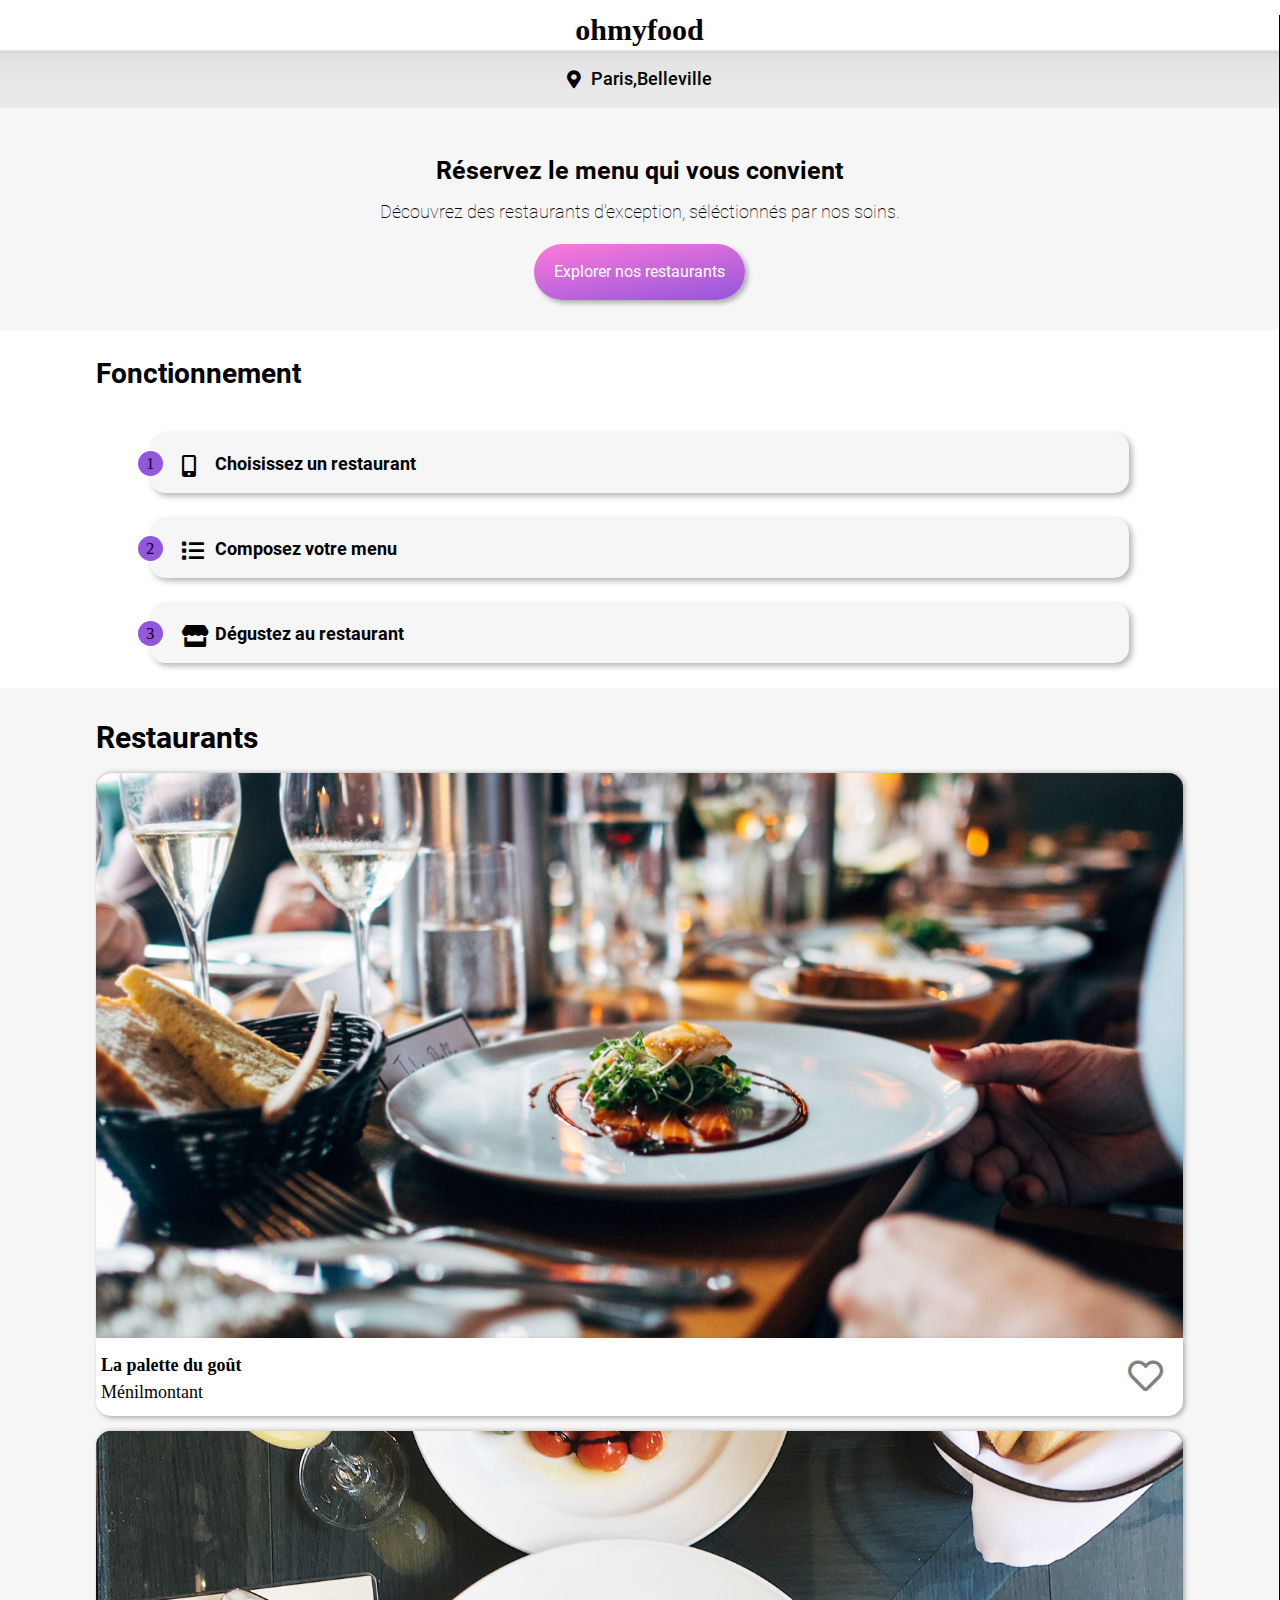
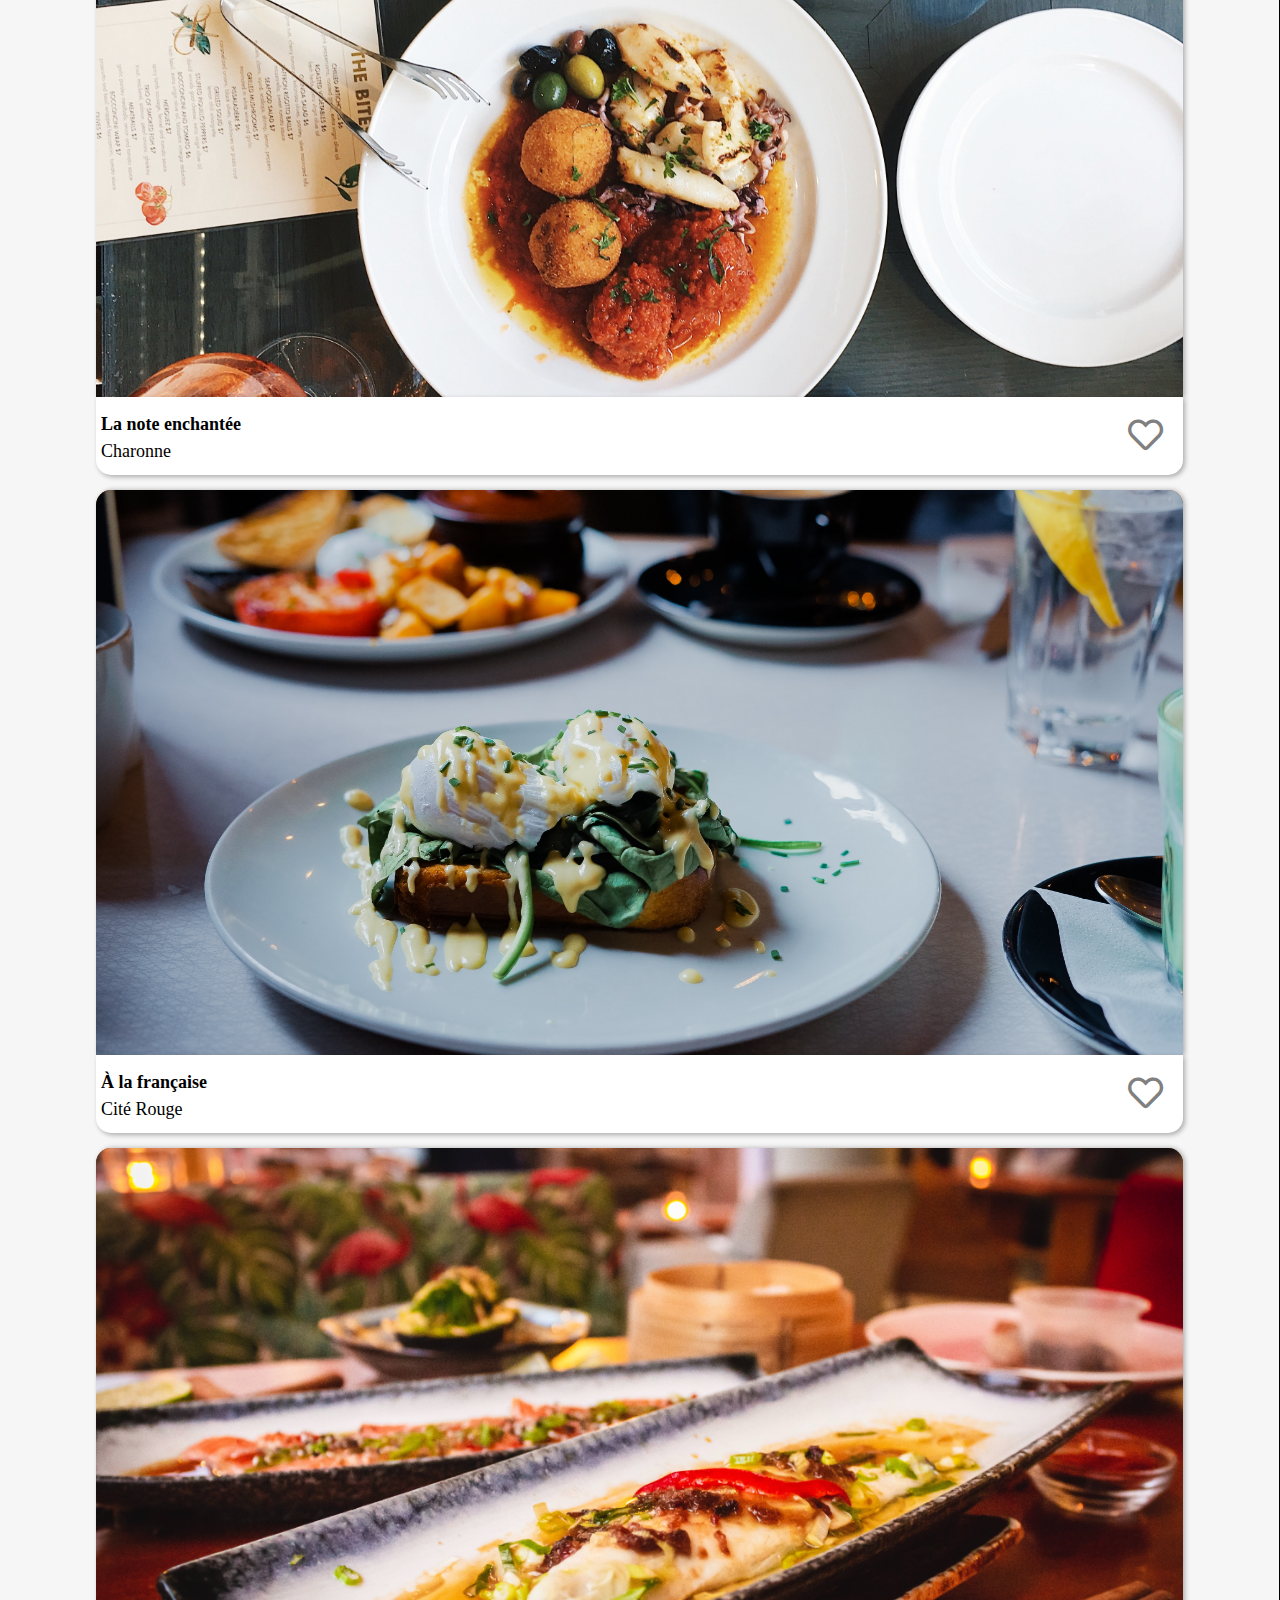
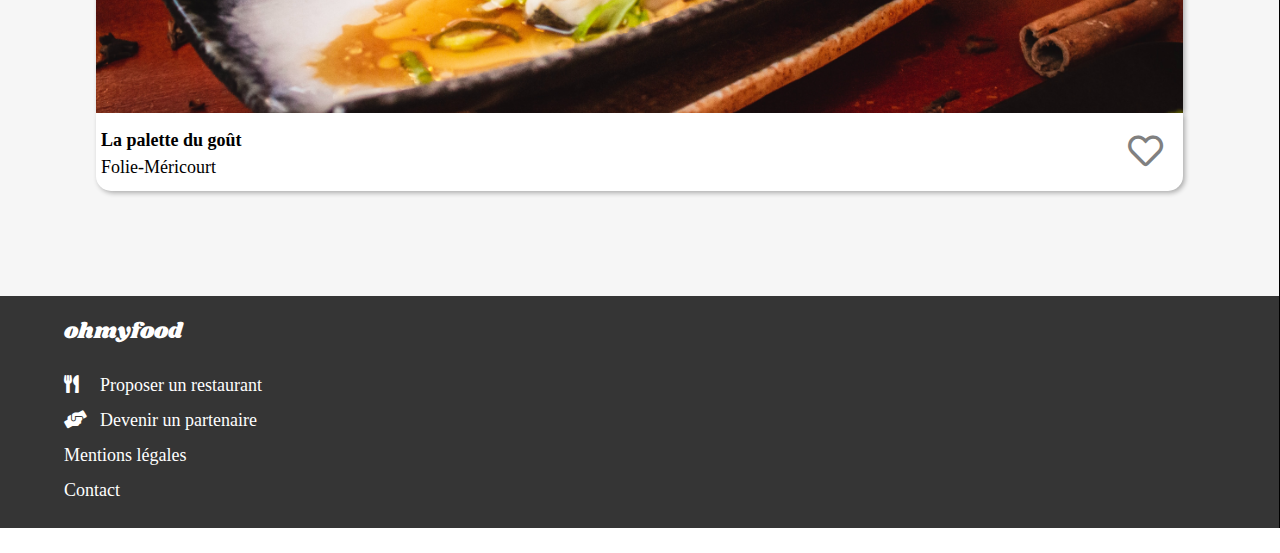
==== index.html @ 45bcb265 "--- Auto-Git Commit ---" ====
<!DOCTYPE html>
<html lang="en">

<head>
    <meta charset="UTF-8">
    <meta http-equiv="X-UA-Compatible" content="IE=edge">
    <meta name="viewport" content="width=device-width, initial-scale=1.0">
    <title>ohmyfood</title>
    <link rel="stylesheet" href="./fa/css/all.css">
    <link rel="stylesheet" href="./reset.css">
    <link rel="stylesheet" href="./style.css">
</head>

<body>
    
    <header>
        <h1>ohmyfood</h1>
    </header>
    <main>
        <div class="rechercher">
            <div class="map">
                <i class='fas fa-map-marker-alt'></i>
                <p> Paris,Belleville</p>

            </div>
            <h2>Réservez le menu qui vous convient</h2>
            <p class='desc'>Découvrez des restaurants d'exception, séléctionnés par nos soins. </p>
            <div class="button-explore"><a href="#">Explorer nos restaurants</a> </div>
        </div>
        <div class="fonctionnement">
            <h2>Fonctionnement</h2>
            
               <a href=""><div class='choix-rest'>

                    <p> Choisissez un restaurant</p>
                    <span>1</span>
                    <i class='fas fa-mobile-alt'></i>
                </div></a>
            
            
            <a href=""><div class="compose-menu">
                <p> Composez votre menu</p>
                    <span>2</span>
                    <i class='fas fa-list'></i>

            </div></a>
            
           <a href=""> <div class="diguiste">
                <p> Dégustez au restaurant</p>
                    <span>3</span>
                    <i class='fas fa-store'></i>
            </div></a>
        </div> 
        <div class="restaurant">
            <h2>Restaurants</h2>
             <fieldset class='menilmontant'><a href="">
                <div class="image">
                <img src="./images/restaurants/jay-wennington-N_Y88TWmGwA-unsplash.jpg" alt="">
                </div></a>
                <a href=""><figcaption>
                    <h3>la palette du goût</h3>
                    <span><i class="far fa-heart vide" ></i></span>
                   <span><i class="fas fa-heart solid" ></i></span>
                    <p>Ménilmontant</p>
                </figcaption></a>
            </fieldset>
            <fieldset class='charonne'><a href="">
                <div class="image">
                <img src="./images/restaurants/stil-u2Lp8tXIcjw-unsplash.jpg" alt="">
                </div></a>
                <a href=""><figcaption>
                    <h3>la note enchantée</h3>
                    <span><i class="far fa-heart vide" ></i></span>
                   <span><i class="fas fa-heart solid" ></i></span>
                    <p>charonne</p>
                </figcaption></a>
            </fieldset>
            <fieldset class='cite-rouge'><a href="">
                <div class="image">
                <img src="./images/restaurants/toa-heftiba-DQKerTsQwi0-unsplash.jpg" alt="">
                </div></a>
                <a href=""><figcaption>
                    <h3>à la française</h3>
                    <span><i class="far fa-heart vide" ></i></span>
                   <span><i class="fas fa-heart solid" ></i></span>
                    <p>cité rouge</p>
                </figcaption></a>
            </fieldset>
            <fieldset class='folie-mericourt'><a href="">
                <div class="image">
                <img src="./images/restaurants/louis-hansel-shotsoflouis-qNBGVyOCY8Q-unsplash.jpg" alt="">
                </div></a>
                <a href=""><figcaption>
                    <h3>la palette du goût</h3>
                    <span><i class="far fa-heart vide" ></i></span>
                   <span><i class="fas fa-heart solid" ></i></span>
                    <p>folie-méricourt</p>
                </figcaption></a>
            </fieldset>

        </div>
   
    </main>
    <footer>
        <h2>ohmyfood</h2>
        <ul>
            <a href="#"><li> <i class='fas fa-utensils'></i>Proposer un restaurant</li></a>
            <a href=""><li> <i class='fas fa-hands-helping'></i>Devenir un partenaire</li></a>
            <a href=""><li>Mentions légales</li></a>
            <a href=""><li>Contact</li></a>
        </ul>

    </footer>

</body>

</html>
---- style.css ----
@font-face {
  font-family: "shirikhand";
  src: url(./font/Shrikhand-Regular.ttf);
}

@font-face {
  font-family: "Roboto-black";
  src: url(./font/Roboto-Black.ttf);
}

@font-face {
  font-family: "Roboto-blackitalic";
  src: url(./font/Roboto-BlackItalic.ttf);
}

@font-face {
  font-family: "Roboto-bold";
  src: url(./font/Roboto-Bold.ttf);
}

@font-face {
  font-family: "Roboto-bolditalic";
  src: url(./font/Roboto-BoldItalic.ttf);
}

@font-face {
  font-family: "Roboto-italic";
  src: url(./font/Roboto-Italic.ttf);
}

@font-face {
  font-family: "Roboto-light";
  src: url(./font/Roboto-Light.ttf);
}

@font-face {
  font-family: "Roboto-lightitalic";
  src: url(./font/Roboto-LightItalic.ttf);
}

@font-face {
  font-family: "Roboto-medium";
  src: url(./font/Roboto-Medium.ttf);
}

@font-face {
  font-family: "Roboto-mediumitalic";
  src: url(./font/Roboto-MediumItalic.ttf);
}

@font-face {
  font-family: "Roboto-regular";
  src: url(./font/Roboto-Regular.ttf);
}

@font-face {
  font-family: "Roboto-thin";
  src: url(./font/Roboto-Thin.ttf);
}

@font-face {
  font-family: "Roboto-thinitalic";
  src: url(./font/Roboto-ThinItalic.ttf);
}

a {
  text-decoration: none;
  color: black;
}

body {
  border-right: 1px solid black;
}

header h1 {
  font-family: shrikhand;
  width: 100%;
  text-align: center;
  font-size: 30px;
  margin: 15px auto 5px;
}

.rechercher {
  width: 100%;
  background-color: #f6f6f6;
  text-align: center;
  margin: 0 auto;
}

.rechercher .map {
  display: -webkit-box;
  display: -ms-flexbox;
  display: flex;
  -webkit-box-pack: center;
      -ms-flex-pack: center;
          justify-content: center;
  padding-top: 20px;
  padding-bottom: 20px;
  font-size: 18px;
  font-family: "roboto-medium";
  background: -webkit-gradient(linear, left top, left bottom, from(#ECECEC), color-stop(2%), color-stop(#D0D0D0), color-stop(6%), to(#EAEAEA));
  background: linear-gradient(180deg, #ECECEC, 2%, #D0D0D0, 6%, #EAEAEA);
  margin-bottom: 45px;
}

.rechercher .map i {
  margin-right: 10px;
}

.rechercher h2 {
  font-family: 'roboto-bold';
  font-size: 25px;
  line-height: 35px;
  width: 70%;
  margin: 0 auto;
}

.rechercher p.desc {
  font-family: 'Roboto-thin';
  font-size: 18px;
  line-height: 28px;
  margin: 10px auto 18px;
  width: 90%;
}

.rechercher .button-explore a {
  text-decoration: none;
  color: black;
  display: inline-block;
  padding: 20px;
  font-family: 'roboto-regular';
  font-size: 16px;
  background: linear-gradient(170deg, #FF79DA, #9356DC);
  color: white;
  line-height: 16px;
  border-radius: 28px;
  margin-bottom: 30px;
  -webkit-box-shadow: 3px 3px 5px rgba(0, 0, 0, 0.3);
          box-shadow: 3px 3px 5px rgba(0, 0, 0, 0.3);
}

div.fonctionnement {
  width: 85%;
  margin: 0 auto;
}

div.fonctionnement h2 {
  font-family: 'Roboto-Bold';
  font-size: 28px;
  padding-bottom: 20px;
  padding-top: 30px;
  position: relative;
}

div.fonctionnement div.choix-rest, div.fonctionnement div.compose-menu, div.fonctionnement div.diguiste {
  width: 90%;
  height: 20px;
  background-color: red;
  background-color: #f6f6f6;
  -webkit-box-shadow: 3px 3px 6px rgba(0, 0, 0, 0.3);
          box-shadow: 3px 3px 6px rgba(0, 0, 0, 0.3);
  border-radius: 15px;
  display: -webkit-box;
  display: -ms-flexbox;
  display: flex;
  height: 60px;
  position: relative;
  margin: 25px auto;
}

div.fonctionnement div.choix-rest span, div.fonctionnement div.compose-menu span, div.fonctionnement div.diguiste span {
  display: block;
  width: 25px;
  height: 25px;
  background-color: #9356DC;
  text-align: center;
  line-height: 25px;
  border-radius: 12.5px;
  position: absolute;
  left: -12.5px;
  top: 17.5px;
}

div.fonctionnement div.choix-rest i, div.fonctionnement div.compose-menu i, div.fonctionnement div.diguiste i {
  display: block;
  position: absolute;
  left: 32px;
  top: 22px;
  font-size: 22px;
}

div.fonctionnement div.choix-rest p, div.fonctionnement div.compose-menu p, div.fonctionnement div.diguiste p {
  position: absolute;
  left: 65px;
  top: 22px;
  font-family: 'roboto-bold';
  font-size: 18px;
}

div.fonctionnement div.choix-rest a, div.fonctionnement div.compose-menu a, div.fonctionnement div.diguiste a {
  display: block;
}

div.restaurant {
  width: 100%;
  margin: 0 auto;
  background-color: #f6f6f6;
  padding-bottom: 90px;
}

div.restaurant h2 {
  width: 85%;
  margin: 20px auto;
  padding-top: 35px;
  font-family: 'Roboto-Bold';
  font-size: 30px;
}

div.restaurant fieldset {
  width: 85%;
  margin: 15px auto;
}

div.restaurant fieldset .image {
  width: 100%;
  position: relative;
  margin: 0 auto;
  background-color: saddlebrown;
  border-radius: 15px 15px 0 0;
  overflow: hidden;
  -webkit-box-shadow: 2px 0 5px rgba(0, 0, 0, 0.3);
          box-shadow: 2px 0 5px rgba(0, 0, 0, 0.3);
}

div.restaurant fieldset .image::before {
  content: '';
  display: block;
  padding-top: 52%;
}

div.restaurant fieldset .image img {
  width: 100%;
  height: 100%;
  position: absolute;
  left: 0;
  right: 0;
  top: 0;
  bottom: 0;
  -o-object-fit: cover;
     object-fit: cover;
}

div.restaurant fieldset figcaption {
  width: 100%;
  background-color: #fff;
  border-radius: 0 0 15px 15px;
  -webkit-box-shadow: 2px 2px 5px rgba(0, 0, 0, 0.3);
          box-shadow: 2px 2px 5px rgba(0, 0, 0, 0.3);
  position: relative;
}

div.restaurant fieldset figcaption span i.vide {
  position: absolute;
  top: 20px;
  right: 20px;
  font-size: 35px;
  color: grey;
}

div.restaurant fieldset figcaption span i.solid {
  position: absolute;
  top: 20px;
  right: 20px;
  font-size: 35px;
  background: -webkit-gradient(linear, left bottom, left top, from(#FF79DA), to(#9356DC));
  background: linear-gradient(bottom, #FF79DA, #9356DC);
  background-position-y: 80px;
  background-repeat: no-repeat;
  background-clip: text;
  -webkit-background-clip: text;
  color: transparent;
  -webkit-transition: .5s ease-in-out;
  transition: .5s ease-in-out;
}

div.restaurant fieldset figcaption span i.solid:hover {
  background-position-y: 0;
}

div.restaurant fieldset figcaption h3 {
  text-indent: 5px;
  font-family: 'riboto-bold';
  font-size: 18px;
  line-height: 35px;
  padding-top: 10px;
}

div.restaurant fieldset figcaption h3:first-letter {
  text-transform: capitalize;
}

div.restaurant fieldset figcaption p {
  font-family: 'riboto-regular';
  font-size: 18px;
  text-indent: 5px;
  padding-bottom: 15px;
  text-transform: capitalize;
}

footer {
  width: 100%;
  background-color: #353535;
  margin: 0 auto;
  color: #fff;
  margin-top: 0px;
  margin-bottom: 25px;
  padding-bottom: 20px;
}

footer a {
  color: #fff;
}

footer h2 {
  font-family: 'shirikhand';
  font-size: 22px;
  font-weight: 200;
  padding: 25px 0;
  margin: 0 auto;
  width: 90%;
}

footer ul {
  width: 90%;
  margin: 0 auto;
  font-family: 'riboto-medium';
  font-size: 18px;
}

footer ul li {
  line-height: 35px;
}

footer ul li i {
  display: inline-block;
  width: 20px;
  margin-right: 16px;
}
/*# sourceMappingURL=style.css.map */
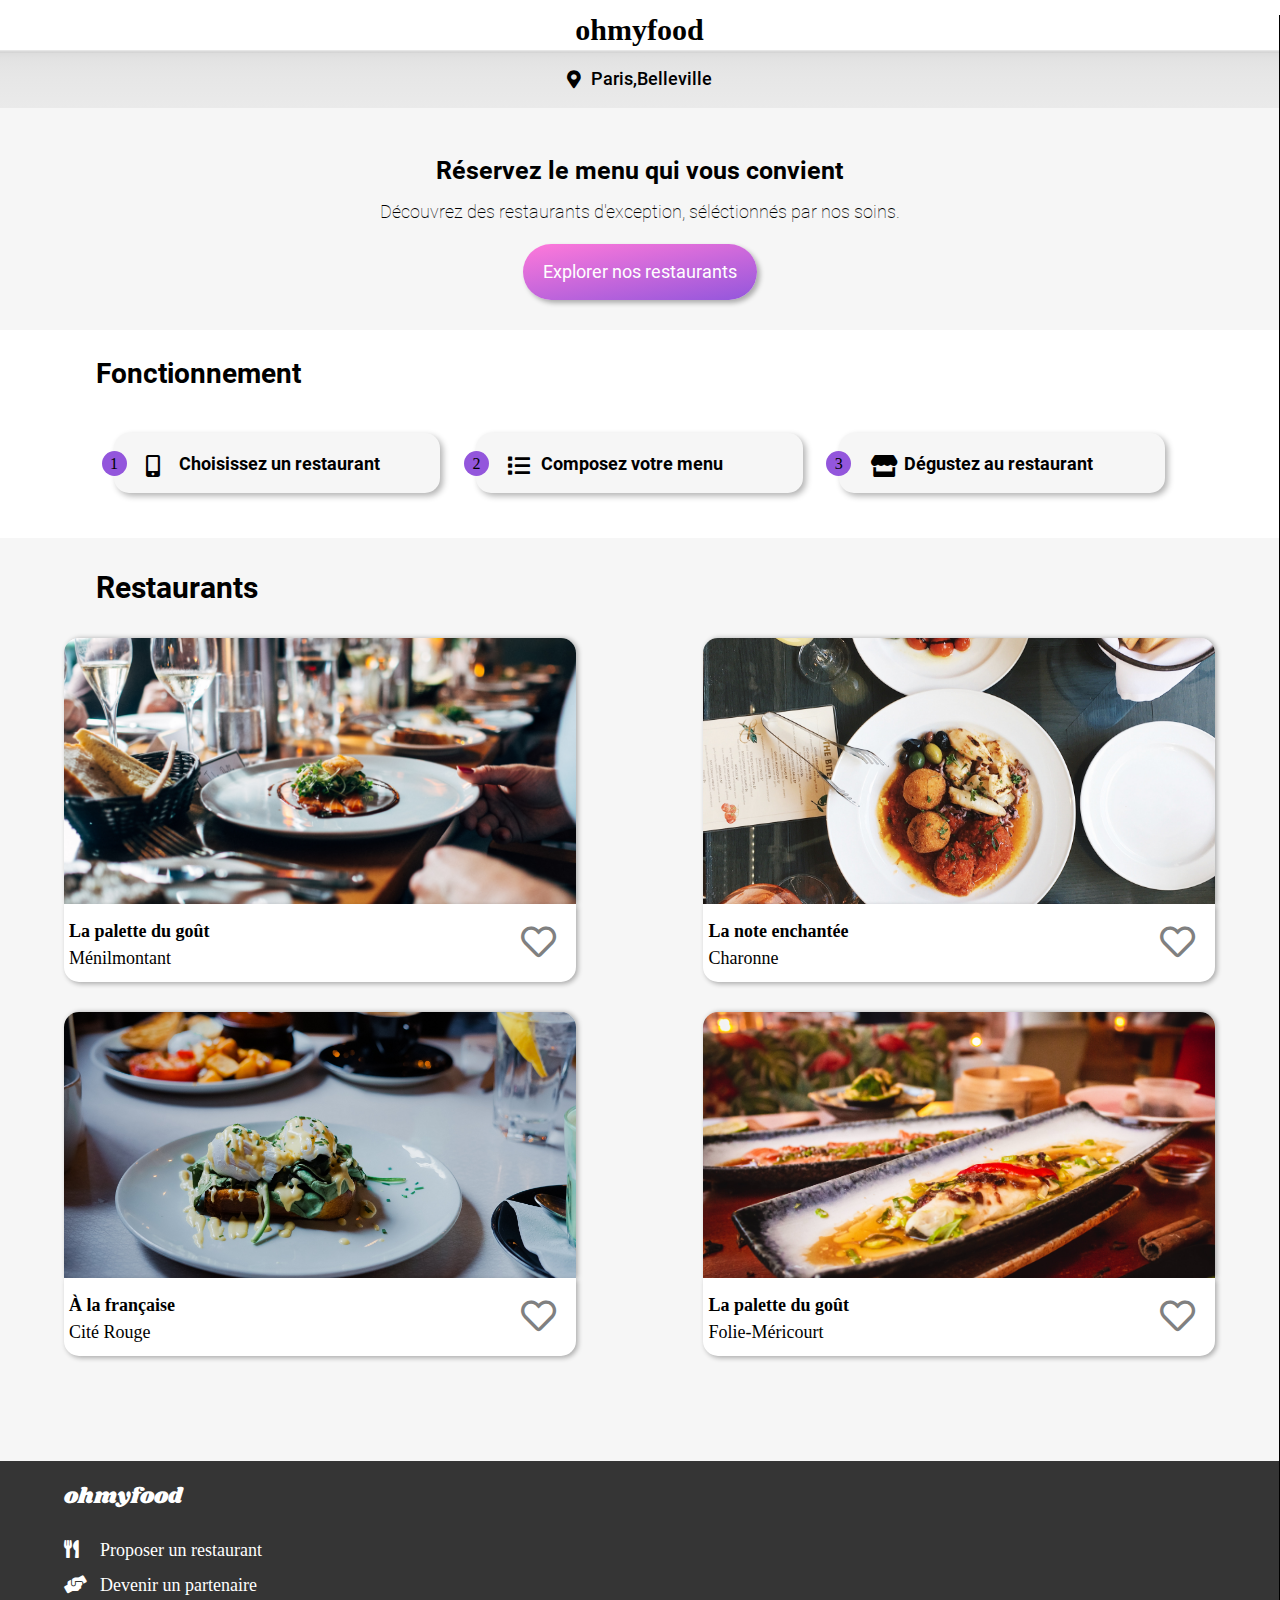
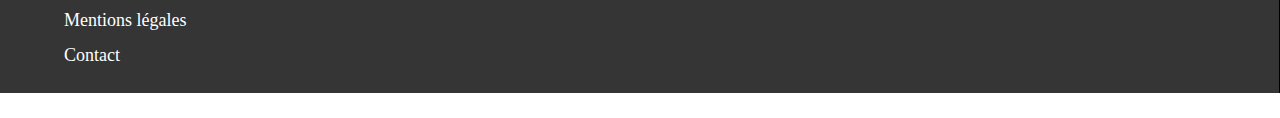
==== commit 7a4b0b8b: "update 17" ====
--- a/index.html
+++ b/index.html
@@ -12,6 +12,9 @@
 </head>
 
 <body>
+    <div class="container-spin">
+        <div class="circle"></div>
+    </div>
     
     <header>
         <h1>ohmyfood</h1>
@@ -29,8 +32,8 @@
         </div>
         <div class="fonctionnement">
             <h2>Fonctionnement</h2>
-            
-               <a href=""><div class='choix-rest'>
+            <div class="choisir">
+              <a href=""> <div class='choix-rest'>
 
                     <p> Choisissez un restaurant</p>
                     <span>1</span>
@@ -49,54 +52,56 @@
                 <p> Dégustez au restaurant</p>
                     <span>3</span>
                     <i class='fas fa-store'></i>
-            </div></a>
+            </div></a></div>
         </div> 
         <div class="restaurant">
             <h2>Restaurants</h2>
-             <fieldset class='menilmontant'><a href="">
+            <div class="images-rest">
+             <fieldset class='menilmontant'><a href="./menu-3.html" target="_blank">
                 <div class="image">
                 <img src="./images/restaurants/jay-wennington-N_Y88TWmGwA-unsplash.jpg" alt="">
                 </div></a>
-                <a href=""><figcaption>
+                <a href="./menu-3.html" target='_blank'><figcaption>
                     <h3>la palette du goût</h3>
-                    <span><i class="far fa-heart vide" ></i></span>
-                   <span><i class="fas fa-heart solid" ></i></span>
+                    <span class='heart'><i class="far fa-heart vide" ></i></span>
+                   <span class='heart'><i class="fas fa-heart solid" ></i></span>
                     <p>Ménilmontant</p>
                 </figcaption></a>
             </fieldset>
-            <fieldset class='charonne'><a href="">
+            <fieldset class='charonne'><a href="./menu-2.html" target="_blank">
                 <div class="image">
                 <img src="./images/restaurants/stil-u2Lp8tXIcjw-unsplash.jpg" alt="">
                 </div></a>
-                <a href=""><figcaption>
+                <a href="./menu-2.html" target="_blank"><figcaption>
                     <h3>la note enchantée</h3>
-                    <span><i class="far fa-heart vide" ></i></span>
-                   <span><i class="fas fa-heart solid" ></i></span>
+                    <span class="heart"><i class="far fa-heart vide" ></i></span>
+                   <span class='heart'><i class="fas fa-heart solid" ></i></span>
                     <p>charonne</p>
                 </figcaption></a>
             </fieldset>
-            <fieldset class='cite-rouge'><a href="">
+            <fieldset class='cite-rouge'><a href="./menu-1.html" target="_blank">
                 <div class="image">
                 <img src="./images/restaurants/toa-heftiba-DQKerTsQwi0-unsplash.jpg" alt="">
                 </div></a>
-                <a href=""><figcaption>
+                <a href="./menu-1.html" target='_blank'><figcaption>
                     <h3>à la française</h3>
-                    <span><i class="far fa-heart vide" ></i></span>
-                   <span><i class="fas fa-heart solid" ></i></span>
+                    <span class='heart'><i class="far fa-heart vide" ></i></span>
+                   <span class='heart'><i class="fas fa-heart solid" ></i></span>
                     <p>cité rouge</p>
                 </figcaption></a>
             </fieldset>
-            <fieldset class='folie-mericourt'><a href="">
+            <fieldset class='folie-mericourt'><a href="./menu-4.html" target="_blank">
                 <div class="image">
                 <img src="./images/restaurants/louis-hansel-shotsoflouis-qNBGVyOCY8Q-unsplash.jpg" alt="">
                 </div></a>
-                <a href=""><figcaption>
+                <a href="./menu-4.html" target='_blank'><figcaption>
                     <h3>la palette du goût</h3>
-                    <span><i class="far fa-heart vide" ></i></span>
-                   <span><i class="fas fa-heart solid" ></i></span>
+                    <span class='heart'><i class="far fa-heart vide" ></i></span>
+                   <span class='heart'><i class="fas fa-heart solid" ></i></span>
                     <p>folie-méricourt</p>
                 </figcaption></a>
             </fieldset>
+        </div>
 
         </div>
    
--- a/style.css
+++ b/style.css
@@ -125,11 +125,10 @@
 
 .rechercher .button-explore a {
   text-decoration: none;
-  color: black;
   display: inline-block;
   padding: 20px;
   font-family: 'roboto-regular';
-  font-size: 16px;
+  font-size: 18px;
   background: linear-gradient(170deg, #FF79DA, #9356DC);
   color: white;
   line-height: 16px;
@@ -139,6 +138,12 @@
           box-shadow: 3px 3px 5px rgba(0, 0, 0, 0.3);
 }
 
+.rechercher .button-explore a:hover {
+  background: linear-gradient(170deg, #fface8, #ae80e5);
+  -webkit-box-shadow: 3px 3px 5px rgba(0, 0, 0, 0.8);
+          box-shadow: 3px 3px 5px rgba(0, 0, 0, 0.8);
+}
+
 div.fonctionnement {
   width: 85%;
   margin: 0 auto;
@@ -152,8 +157,9 @@
   position: relative;
 }
 
-div.fonctionnement div.choix-rest, div.fonctionnement div.compose-menu, div.fonctionnement div.diguiste {
-  width: 90%;
+div.fonctionnement .choisir .choix-rest, div.fonctionnement .choisir div.compose-menu, div.fonctionnement .choisir div.diguiste {
+  width: 100%;
+  max-width: 600px;
   height: 20px;
   background-color: red;
   background-color: #f6f6f6;
@@ -168,7 +174,7 @@
   margin: 25px auto;
 }
 
-div.fonctionnement div.choix-rest span, div.fonctionnement div.compose-menu span, div.fonctionnement div.diguiste span {
+div.fonctionnement .choisir .choix-rest span, div.fonctionnement .choisir div.compose-menu span, div.fonctionnement .choisir div.diguiste span {
   display: block;
   width: 25px;
   height: 25px;
@@ -181,7 +187,7 @@
   top: 17.5px;
 }
 
-div.fonctionnement div.choix-rest i, div.fonctionnement div.compose-menu i, div.fonctionnement div.diguiste i {
+div.fonctionnement .choisir .choix-rest i, div.fonctionnement .choisir div.compose-menu i, div.fonctionnement .choisir div.diguiste i {
   display: block;
   position: absolute;
   left: 32px;
@@ -189,7 +195,7 @@
   font-size: 22px;
 }
 
-div.fonctionnement div.choix-rest p, div.fonctionnement div.compose-menu p, div.fonctionnement div.diguiste p {
+div.fonctionnement .choisir .choix-rest p, div.fonctionnement .choisir div.compose-menu p, div.fonctionnement .choisir div.diguiste p {
   position: absolute;
   left: 65px;
   top: 22px;
@@ -197,8 +203,17 @@
   font-size: 18px;
 }
 
-div.fonctionnement div.choix-rest a, div.fonctionnement div.compose-menu a, div.fonctionnement div.diguiste a {
-  display: block;
+@media (min-width: 980px) and (min-width: 680px) {
+  .choisir {
+    display: -webkit-box;
+    display: -ms-flexbox;
+    display: flex;
+  }
+  .choisir a {
+    display: block;
+    width: 30%;
+    margin: 0 auto;
+  }
 }
 
 div.restaurant {
@@ -225,7 +240,6 @@
   width: 100%;
   position: relative;
   margin: 0 auto;
-  background-color: saddlebrown;
   border-radius: 15px 15px 0 0;
   overflow: hidden;
   -webkit-box-shadow: 2px 0 5px rgba(0, 0, 0, 0.3);
@@ -259,7 +273,7 @@
   position: relative;
 }
 
-div.restaurant fieldset figcaption span i.vide {
+div.restaurant fieldset figcaption span.heart i.vide {
   position: absolute;
   top: 20px;
   right: 20px;
@@ -267,13 +281,13 @@
   color: grey;
 }
 
-div.restaurant fieldset figcaption span i.solid {
+div.restaurant fieldset figcaption span.heart i.solid {
   position: absolute;
   top: 20px;
   right: 20px;
   font-size: 35px;
-  background: -webkit-gradient(linear, left bottom, left top, from(#FF79DA), to(#9356DC));
-  background: linear-gradient(bottom, #FF79DA, #9356DC);
+  background: -webkit-gradient(linear, left top, left bottom, from(#FF79DA), to(#9356DC));
+  background: linear-gradient(to bottom, #FF79DA, #9356DC);
   background-position-y: 80px;
   background-repeat: no-repeat;
   background-clip: text;
@@ -283,7 +297,7 @@
   transition: .5s ease-in-out;
 }
 
-div.restaurant fieldset figcaption span i.solid:hover {
+div.restaurant fieldset figcaption span.heart i.solid:hover {
   background-position-y: 0;
 }
 
@@ -305,6 +319,19 @@
   text-indent: 5px;
   padding-bottom: 15px;
   text-transform: capitalize;
+}
+
+@media (min-width: 980px) {
+  div.images-rest {
+    display: -webkit-box;
+    display: -ms-flexbox;
+    display: flex;
+    -ms-flex-wrap: wrap;
+        flex-wrap: wrap;
+  }
+  div.images-rest fieldset {
+    width: 40%;
+  }
 }
 
 footer {
@@ -346,4 +373,79 @@
   width: 20px;
   margin-right: 16px;
 }
+
+.container-spin {
+  position: fixed;
+  top: 0;
+  left: 0;
+  background-color: #eaeaea;
+  width: 100%;
+  height: 100%;
+  -webkit-transform: scale(1);
+          transform: scale(1);
+  -webkit-animation: hide 3s;
+          animation: hide 3s;
+  z-index: 999;
+  -webkit-transform: scale(0);
+          transform: scale(0);
+  -webkit-animation: hide 2s;
+          animation: hide 2s;
+}
+
+.container-spin .circle {
+  position: absolute;
+  left: 45%;
+  top: 35%;
+  border: 6px solid rgba(243, 103, 0, 0.2);
+  width: 80px;
+  height: 80px;
+  border-radius: 50%;
+  border-top-color: #f36700;
+  -webkit-animation: rotate 2s infinite ease-in-out alternate;
+          animation: rotate 2s infinite ease-in-out alternate;
+}
+
+@-webkit-keyframes rotate {
+  0% {
+    -webkit-transform: rotate(0);
+            transform: rotate(0);
+  }
+  100% {
+    -webkit-transform: rotate(360deg);
+            transform: rotate(360deg);
+  }
+}
+
+@keyframes rotate {
+  0% {
+    -webkit-transform: rotate(0);
+            transform: rotate(0);
+  }
+  100% {
+    -webkit-transform: rotate(360deg);
+            transform: rotate(360deg);
+  }
+}
+
+@-webkit-keyframes hide {
+  0% {
+    -webkit-transform: scale(1);
+            transform: scale(1);
+  }
+  100% {
+    -webkit-transform: scale(1);
+            transform: scale(1);
+  }
+}
+
+@keyframes hide {
+  0% {
+    -webkit-transform: scale(1);
+            transform: scale(1);
+  }
+  100% {
+    -webkit-transform: scale(1);
+            transform: scale(1);
+  }
+}
 /*# sourceMappingURL=style.css.map */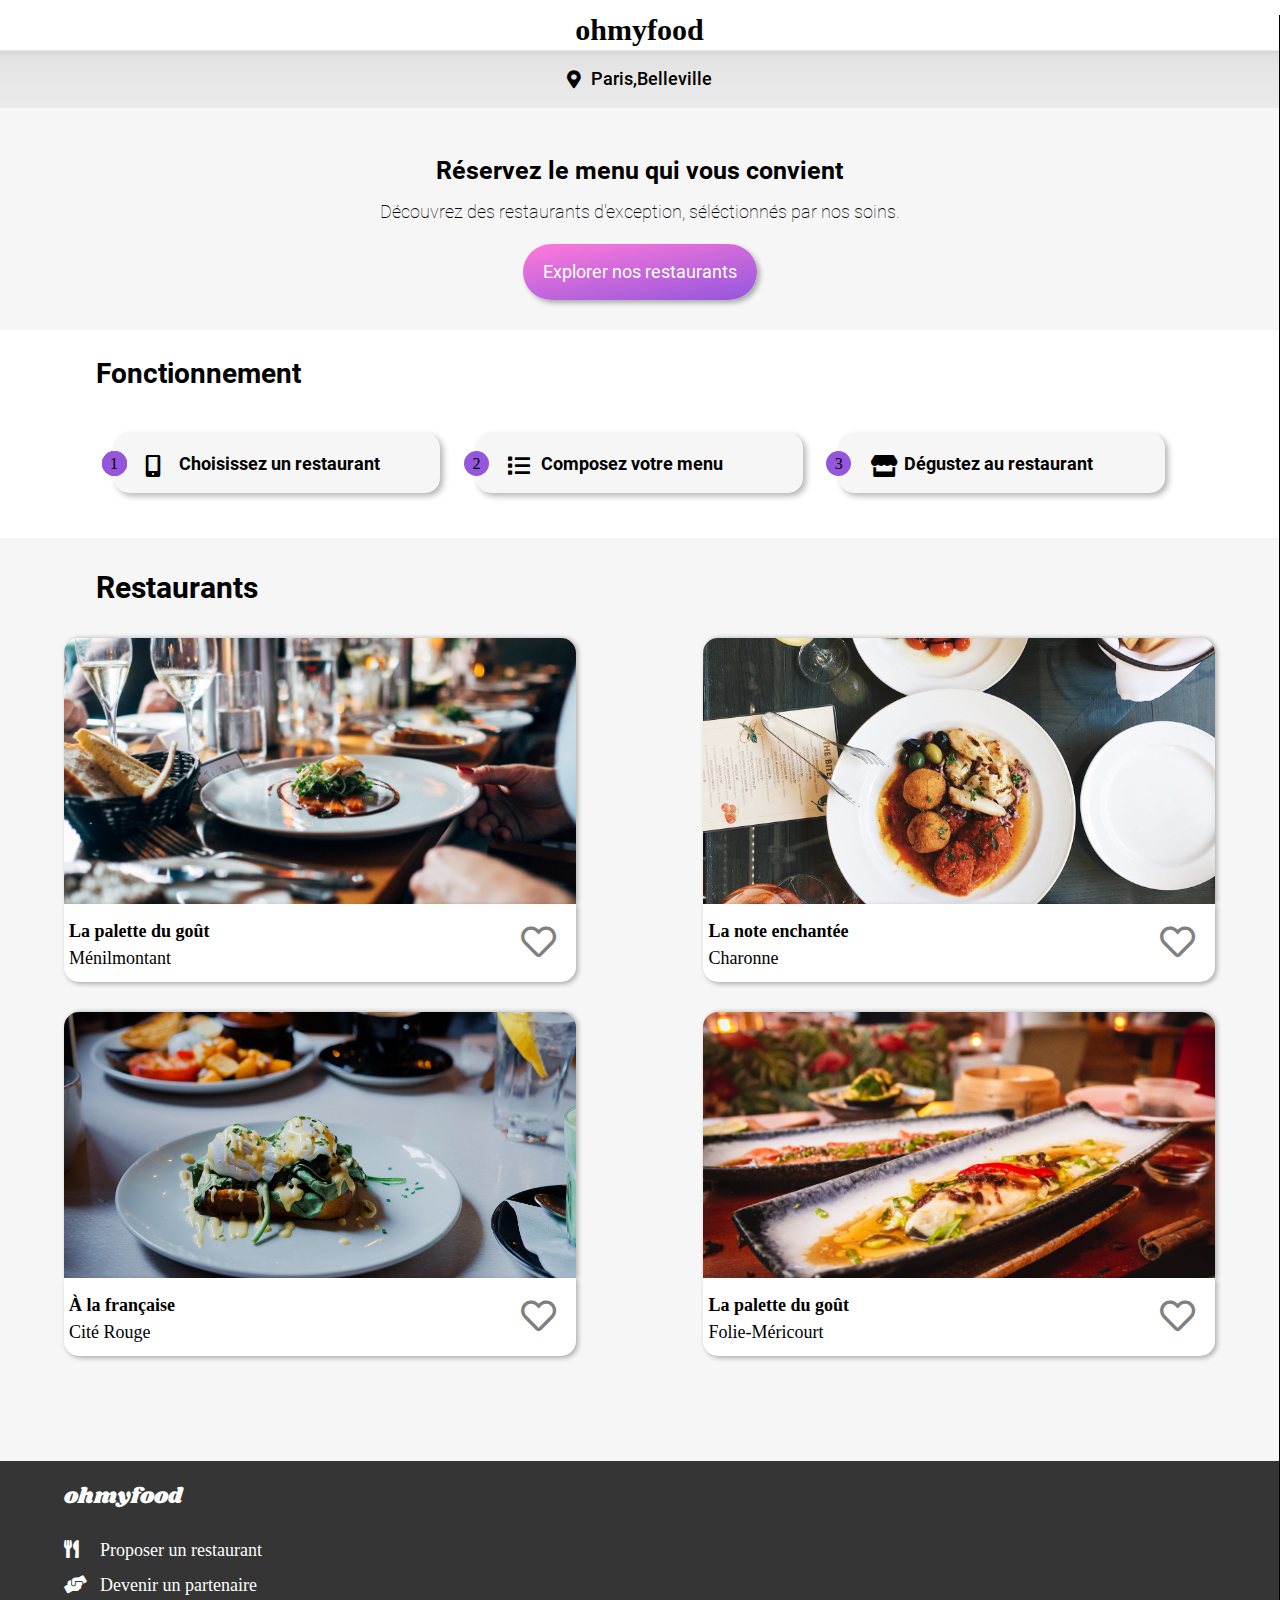
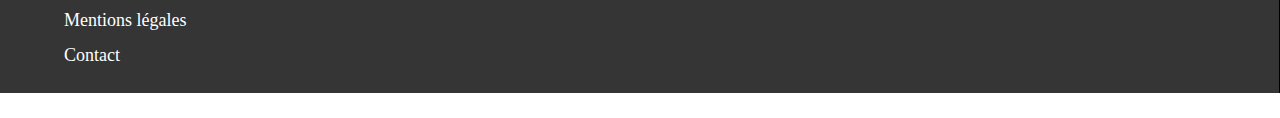
==== commit e0cb9734: "--- Auto-Git Commit ---" ====
--- a/index.html
+++ b/index.html
@@ -1,5 +1,5 @@
 <!DOCTYPE html>
-<html lang="en">
+<html lang="fr">
 
 <head>
     <meta charset="UTF-8">
@@ -24,7 +24,6 @@
             <div class="map">
                 <i class='fas fa-map-marker-alt'></i>
                 <p> Paris,Belleville</p>
-
             </div>
             <h2>Réservez le menu qui vous convient</h2>
             <p class='desc'>Découvrez des restaurants d'exception, séléctionnés par nos soins. </p>
@@ -33,75 +32,102 @@
         <div class="fonctionnement">
             <h2>Fonctionnement</h2>
             <div class="choisir">
-              <a href=""> <div class='choix-rest'>
-
-                    <p> Choisissez un restaurant</p>
+                <a href="#"> 
+                    <div class='choix-rest'>
+                        <p> Choisissez un restaurant</p>
+                        <span>1</span>  
                     <span>1</span>
+                        <span>1</span>  
+                        <i class='fas fa-mobile-alt'></i>  
                     <i class='fas fa-mobile-alt'></i>
-                </div></a>
+                        <i class='fas fa-mobile-alt'></i>  
+                    </div>  
+                </a>
             
+                <a href="#">
+                    <div class="compose-menu">
+                        <p> Composez votre menu</p>
+                        <span>2</span>
+                        <i class='fas fa-list'></i>
+                    </div>
+                </a>
             
-            <a href=""><div class="compose-menu">
-                <p> Composez votre menu</p>
-                    <span>2</span>
-                    <i class='fas fa-list'></i>
-
-            </div></a>
-            
-           <a href=""> <div class="diguiste">
-                <p> Dégustez au restaurant</p>
-                    <span>3</span>
-                    <i class='fas fa-store'></i>
-            </div></a></div>
+                <a href="#"> 
+                    <div class="diguiste">
+                        <p> Dégustez au restaurant</p>
+                        <span>3</span>
+                        <i class='fas fa-store'></i>
+                    </div>
+                </a>
+            </div>
         </div> 
         <div class="restaurant">
             <h2>Restaurants</h2>
             <div class="images-rest">
-             <fieldset class='menilmontant'><a href="./menu-3.html" target="_blank">
-                <div class="image">
-                <img src="./images/restaurants/jay-wennington-N_Y88TWmGwA-unsplash.jpg" alt="">
-                </div></a>
-                <a href="./menu-3.html" target='_blank'><figcaption>
-                    <h3>la palette du goût</h3>
-                    <span class='heart'><i class="far fa-heart vide" ></i></span>
-                   <span class='heart'><i class="fas fa-heart solid" ></i></span>
-                    <p>Ménilmontant</p>
-                </figcaption></a>
-            </fieldset>
-            <fieldset class='charonne'><a href="./menu-2.html" target="_blank">
-                <div class="image">
-                <img src="./images/restaurants/stil-u2Lp8tXIcjw-unsplash.jpg" alt="">
-                </div></a>
-                <a href="./menu-2.html" target="_blank"><figcaption>
-                    <h3>la note enchantée</h3>
-                    <span class="heart"><i class="far fa-heart vide" ></i></span>
-                   <span class='heart'><i class="fas fa-heart solid" ></i></span>
-                    <p>charonne</p>
-                </figcaption></a>
-            </fieldset>
-            <fieldset class='cite-rouge'><a href="./menu-1.html" target="_blank">
-                <div class="image">
-                <img src="./images/restaurants/toa-heftiba-DQKerTsQwi0-unsplash.jpg" alt="">
-                </div></a>
-                <a href="./menu-1.html" target='_blank'><figcaption>
-                    <h3>à la française</h3>
-                    <span class='heart'><i class="far fa-heart vide" ></i></span>
-                   <span class='heart'><i class="fas fa-heart solid" ></i></span>
-                    <p>cité rouge</p>
-                </figcaption></a>
-            </fieldset>
-            <fieldset class='folie-mericourt'><a href="./menu-4.html" target="_blank">
-                <div class="image">
-                <img src="./images/restaurants/louis-hansel-shotsoflouis-qNBGVyOCY8Q-unsplash.jpg" alt="">
-                </div></a>
-                <a href="./menu-4.html" target='_blank'><figcaption>
-                    <h3>la palette du goût</h3>
-                    <span class='heart'><i class="far fa-heart vide" ></i></span>
-                   <span class='heart'><i class="fas fa-heart solid" ></i></span>
-                    <p>folie-méricourt</p>
-                </figcaption></a>
-            </fieldset>
-        </div>
+                <fieldset class='menilmontant'>
+                    <a href="./menu-3.html" target="_blank">
+                        <div class="image">
+                            <img src="./images/restaurants/jay-wennington-N_Y88TWmGwA-unsplash.jpg" alt="">
+                        </div>
+                    </a>
+                    <a href="./menu-3.html" target='_blank'>
+                        <figcaption>
+                            <h3>la palette du goût</h3>
+                            <span class='heart'><i class="far fa-heart vide" ></i></span>
+                            <span class='heart'><i class="fas fa-heart solid" ></i></span>
+                            <p>Ménilmontant</p>
+                        </figcaption>
+                    </a>
+                </fieldset>
+
+                <fieldset class='charonne'>
+                    <a href="./menu-2.html" target="_blank">
+                        <div class="image">
+                            <img src="./images/restaurants/stil-u2Lp8tXIcjw-unsplash.jpg" alt="">
+                        </div>
+                    </a>
+                    <a href="./menu-2.html" target="_blank">
+                        <figcaption>
+                            <h3>la note enchantée</h3>
+                            <span class="heart"><i class="far fa-heart vide" ></i></span>
+                            <span class='heart'><i class="fas fa-heart solid" ></i></span>
+                            <p>charonne</p>
+                        </figcaption>
+                    </a>
+                </fieldset>
+
+                <fieldset class='cite-rouge'>
+                    <a href="./menu-1.html" target="_blank">
+                        <div class="image">
+                            <img src="./images/restaurants/toa-heftiba-DQKerTsQwi0-unsplash.jpg" alt="">
+                        </div>
+                    </a>
+                    <a href="./menu-1.html" target='_blank'>
+                        <figcaption>
+                            <h3>à la française</h3>
+                            <span class='heart'><i class="far fa-heart vide" ></i></span>
+                            <span class='heart'><i class="fas fa-heart solid" ></i></span>
+                            <p>cité rouge</p>
+                        </figcaption>
+                    </a>
+                </fieldset>
+
+                <fieldset class='folie-mericourt'>
+                    <a href="./menu-4.html" target="_blank">
+                        <div class="image">
+                            <img src="./images/restaurants/louis-hansel-shotsoflouis-qNBGVyOCY8Q-unsplash.jpg" alt="">
+                        </div>
+                    </a>
+                    <a href="./menu-4.html" target='_blank'>
+                        <figcaption>
+                            <h3>la palette du goût</h3>
+                            <span class='heart'><i class="far fa-heart vide" ></i></span>
+                            <span class='heart'><i class="fas fa-heart solid" ></i></span>
+                            <p>folie-méricourt</p>
+                        </figcaption>
+                    </a>
+                </fieldset>
+            </div>
 
         </div>
    
--- a/style.css
+++ b/style.css
@@ -383,13 +383,11 @@
   height: 100%;
   -webkit-transform: scale(1);
           transform: scale(1);
-  -webkit-animation: hide 3s;
-          animation: hide 3s;
+  -webkit-animation: hide 2s;
+          animation: hide 2s;
   z-index: 999;
   -webkit-transform: scale(0);
           transform: scale(0);
-  -webkit-animation: hide 2s;
-          animation: hide 2s;
 }
 
 .container-spin .circle {
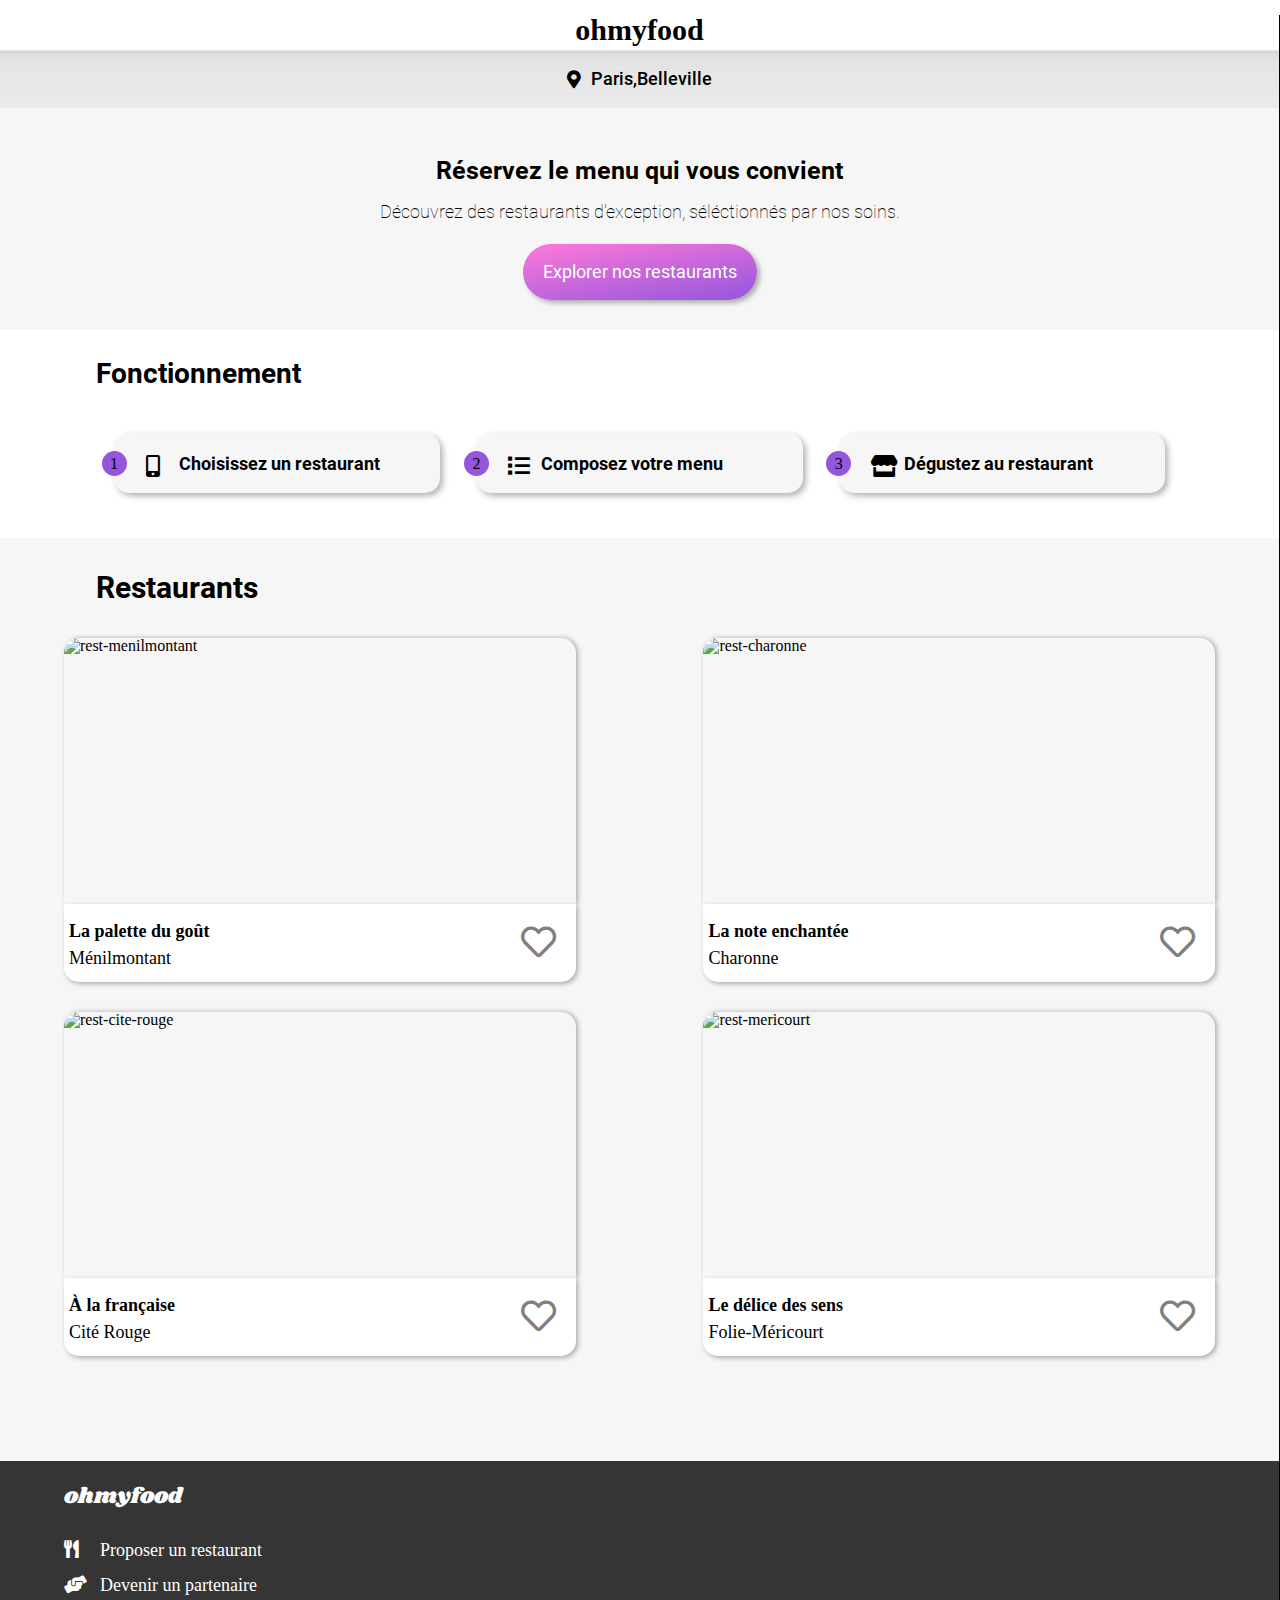
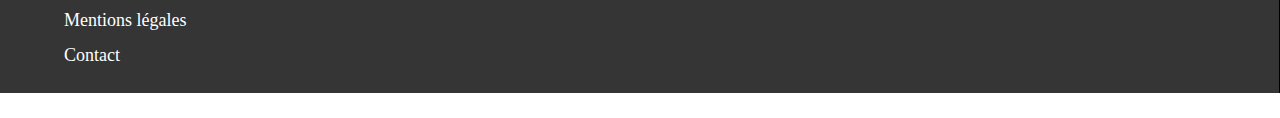
==== commit 5ee68fd2: "update 29" ====
--- a/index.html
+++ b/index.html
@@ -32,17 +32,15 @@
         <div class="fonctionnement">
             <h2>Fonctionnement</h2>
             <div class="choisir">
-                <a href="#"> 
-                    <div class='choix-rest'>
-                        <p> Choisissez un restaurant</p>
-                        <span>1</span>  
-                    <span>1</span>
-                        <span>1</span>  
-                        <i class='fas fa-mobile-alt'></i>  
-                    <i class='fas fa-mobile-alt'></i>
-                        <i class='fas fa-mobile-alt'></i>  
-                    </div>  
-                </a>
+                
+                    <a href="#">
+                        <div class='choix-rest'> 
+                            <p> Choisissez un restaurant</p>
+                            <span>1</span>  
+                            <i class='fas fa-mobile-alt'></i>  
+                        </div>  
+                    </a>
+                
             
                 <a href="#">
                     <div class="compose-menu">
@@ -64,69 +62,69 @@
         <div class="restaurant">
             <h2>Restaurants</h2>
             <div class="images-rest">
-                <fieldset class='menilmontant'>
+                <div class='field-set'>
                     <a href="./menu-3.html" target="_blank">
                         <div class="image">
-                            <img src="./images/restaurants/jay-wennington-N_Y88TWmGwA-unsplash.jpg" alt="">
+                            <img src="./images/restaurants/pallet-du-gout.jpg" alt="rest-menilmontant">
                         </div>
                     </a>
-                    <a href="./menu-3.html" target='_blank'>
-                        <figcaption>
-                            <h3>la palette du goût</h3>
-                            <span class='heart'><i class="far fa-heart vide" ></i></span>
-                            <span class='heart'><i class="fas fa-heart solid" ></i></span>
-                            <p>Ménilmontant</p>
-                        </figcaption>
-                    </a>
-                </fieldset>
+                    
+                    <div class='fig-caption'>
+                        <h3>la palette du goût</h3>
+                        <span class='heart'><i class="far fa-heart vide" ></i></span>
+                        <span class='heart'><i class="fas fa-heart solid" ></i></span>
+                        <p>Ménilmontant</p>
+                    </div>
+                    
+                </div>
 
-                <fieldset class='charonne'>
+                <div class='field-set'>
                     <a href="./menu-2.html" target="_blank">
                         <div class="image">
-                            <img src="./images/restaurants/stil-u2Lp8tXIcjw-unsplash.jpg" alt="">
+                            <img src="./images/restaurants/la-note-enchantee.jpg" alt="rest-charonne">
                         </div>
                     </a>
-                    <a href="./menu-2.html" target="_blank">
-                        <figcaption>
-                            <h3>la note enchantée</h3>
-                            <span class="heart"><i class="far fa-heart vide" ></i></span>
-                            <span class='heart'><i class="fas fa-heart solid" ></i></span>
-                            <p>charonne</p>
-                        </figcaption>
-                    </a>
-                </fieldset>
+                    
+                    <div class='fig-caption'>
+                        <h3>la note enchantée</h3>
+                        <span class="heart"><i class="far fa-heart vide" ></i></span>
+                        <span class='heart'><i class="fas fa-heart solid" ></i></span>
+                        <p>charonne</p>
+                    </div>
+                    
+                </div>
 
-                <fieldset class='cite-rouge'>
+                <div class='field-set'>
                     <a href="./menu-1.html" target="_blank">
                         <div class="image">
-                            <img src="./images/restaurants/toa-heftiba-DQKerTsQwi0-unsplash.jpg" alt="">
+                            <img src="./images/restaurants/a-la-francaise.jpg" alt="rest-cite-rouge">
                         </div>
                     </a>
-                    <a href="./menu-1.html" target='_blank'>
-                        <figcaption>
-                            <h3>à la française</h3>
-                            <span class='heart'><i class="far fa-heart vide" ></i></span>
-                            <span class='heart'><i class="fas fa-heart solid" ></i></span>
-                            <p>cité rouge</p>
-                        </figcaption>
-                    </a>
-                </fieldset>
+                    
+                    <div class='fig-caption'>
+                        <h3>à la française</h3>
+                        <span class='heart'><i class="far fa-heart vide" ></i></span>
+                        <span class='heart'><i class="fas fa-heart solid" ></i></span>
+                        <p>cité rouge</p>
+                    </div>
+                    
+                </div>
 
-                <fieldset class='folie-mericourt'>
+                <div class='field-set'>
                     <a href="./menu-4.html" target="_blank">
                         <div class="image">
-                            <img src="./images/restaurants/louis-hansel-shotsoflouis-qNBGVyOCY8Q-unsplash.jpg" alt="">
+                            <img src="./images/restaurants/delice-des-sens-min.jpg" alt="rest-mericourt">
                         </div>
                     </a>
-                    <a href="./menu-4.html" target='_blank'>
-                        <figcaption>
-                            <h3>la palette du goût</h3>
-                            <span class='heart'><i class="far fa-heart vide" ></i></span>
-                            <span class='heart'><i class="fas fa-heart solid" ></i></span>
-                            <p>folie-méricourt</p>
-                        </figcaption>
-                    </a>
-                </fieldset>
+                    
+                    <div class='fig-caption'>
+                        <h3>le délice des sens</h3>
+                        <span class='heart'><i class="far fa-heart vide" ></i></span>
+                        <span class='heart'><i class="fas fa-heart solid" ></i></span>
+                        <p>folie-méricourt</p>
+                    </div>
+                    
+                </div>
             </div>
 
         </div>
@@ -135,10 +133,10 @@
     <footer>
         <h2>ohmyfood</h2>
         <ul>
-            <a href="#"><li> <i class='fas fa-utensils'></i>Proposer un restaurant</li></a>
-            <a href=""><li> <i class='fas fa-hands-helping'></i>Devenir un partenaire</li></a>
-            <a href=""><li>Mentions légales</li></a>
-            <a href=""><li>Contact</li></a>
+            <li><a href="#"> <i class='fas fa-utensils'></i>Proposer un restaurant</a></li>
+            <li><a href="#"> <i class='fas fa-hands-helping'></i>Devenir un partenaire</a></li>
+            <li><a href="#">Mentions légales</a></li>
+            <li><a href="#">Contact</a></li>
         </ul>
 
     </footer>
--- a/style.css
+++ b/style.css
@@ -131,6 +131,8 @@
   font-size: 18px;
   background: linear-gradient(170deg, #FF79DA, #9356DC);
   color: white;
+  -webkit-transition: .5s;
+  transition: .5s;
   line-height: 16px;
   border-radius: 28px;
   margin-bottom: 30px;
@@ -203,7 +205,7 @@
   font-size: 18px;
 }
 
-@media (min-width: 980px) and (min-width: 680px) {
+@media (min-width: 980px) {
   .choisir {
     display: -webkit-box;
     display: -ms-flexbox;
@@ -231,12 +233,12 @@
   font-size: 30px;
 }
 
-div.restaurant fieldset {
+div.restaurant .field-set {
   width: 85%;
   margin: 15px auto;
 }
 
-div.restaurant fieldset .image {
+div.restaurant .field-set .image {
   width: 100%;
   position: relative;
   margin: 0 auto;
@@ -246,13 +248,13 @@
           box-shadow: 2px 0 5px rgba(0, 0, 0, 0.3);
 }
 
-div.restaurant fieldset .image::before {
+div.restaurant .field-set .image::before {
   content: '';
   display: block;
   padding-top: 52%;
 }
 
-div.restaurant fieldset .image img {
+div.restaurant .field-set .image img {
   width: 100%;
   height: 100%;
   position: absolute;
@@ -264,7 +266,7 @@
      object-fit: cover;
 }
 
-div.restaurant fieldset figcaption {
+div.restaurant .field-set .fig-caption {
   width: 100%;
   background-color: #fff;
   border-radius: 0 0 15px 15px;
@@ -273,7 +275,7 @@
   position: relative;
 }
 
-div.restaurant fieldset figcaption span.heart i.vide {
+div.restaurant .field-set .fig-caption span.heart i.vide {
   position: absolute;
   top: 20px;
   right: 20px;
@@ -281,7 +283,7 @@
   color: grey;
 }
 
-div.restaurant fieldset figcaption span.heart i.solid {
+div.restaurant .field-set .fig-caption span.heart i.solid {
   position: absolute;
   top: 20px;
   right: 20px;
@@ -297,11 +299,11 @@
   transition: .5s ease-in-out;
 }
 
-div.restaurant fieldset figcaption span.heart i.solid:hover {
+div.restaurant .field-set .fig-caption span.heart i.solid:hover {
   background-position-y: 0;
 }
 
-div.restaurant fieldset figcaption h3 {
+div.restaurant .field-set .fig-caption h3 {
   text-indent: 5px;
   font-family: 'riboto-bold';
   font-size: 18px;
@@ -309,11 +311,11 @@
   padding-top: 10px;
 }
 
-div.restaurant fieldset figcaption h3:first-letter {
+div.restaurant .field-set .fig-caption h3:first-letter {
   text-transform: capitalize;
 }
 
-div.restaurant fieldset figcaption p {
+div.restaurant .field-set .fig-caption p {
   font-family: 'riboto-regular';
   font-size: 18px;
   text-indent: 5px;
@@ -329,7 +331,7 @@
     -ms-flex-wrap: wrap;
         flex-wrap: wrap;
   }
-  div.images-rest fieldset {
+  div.images-rest .field-set {
     width: 40%;
   }
 }
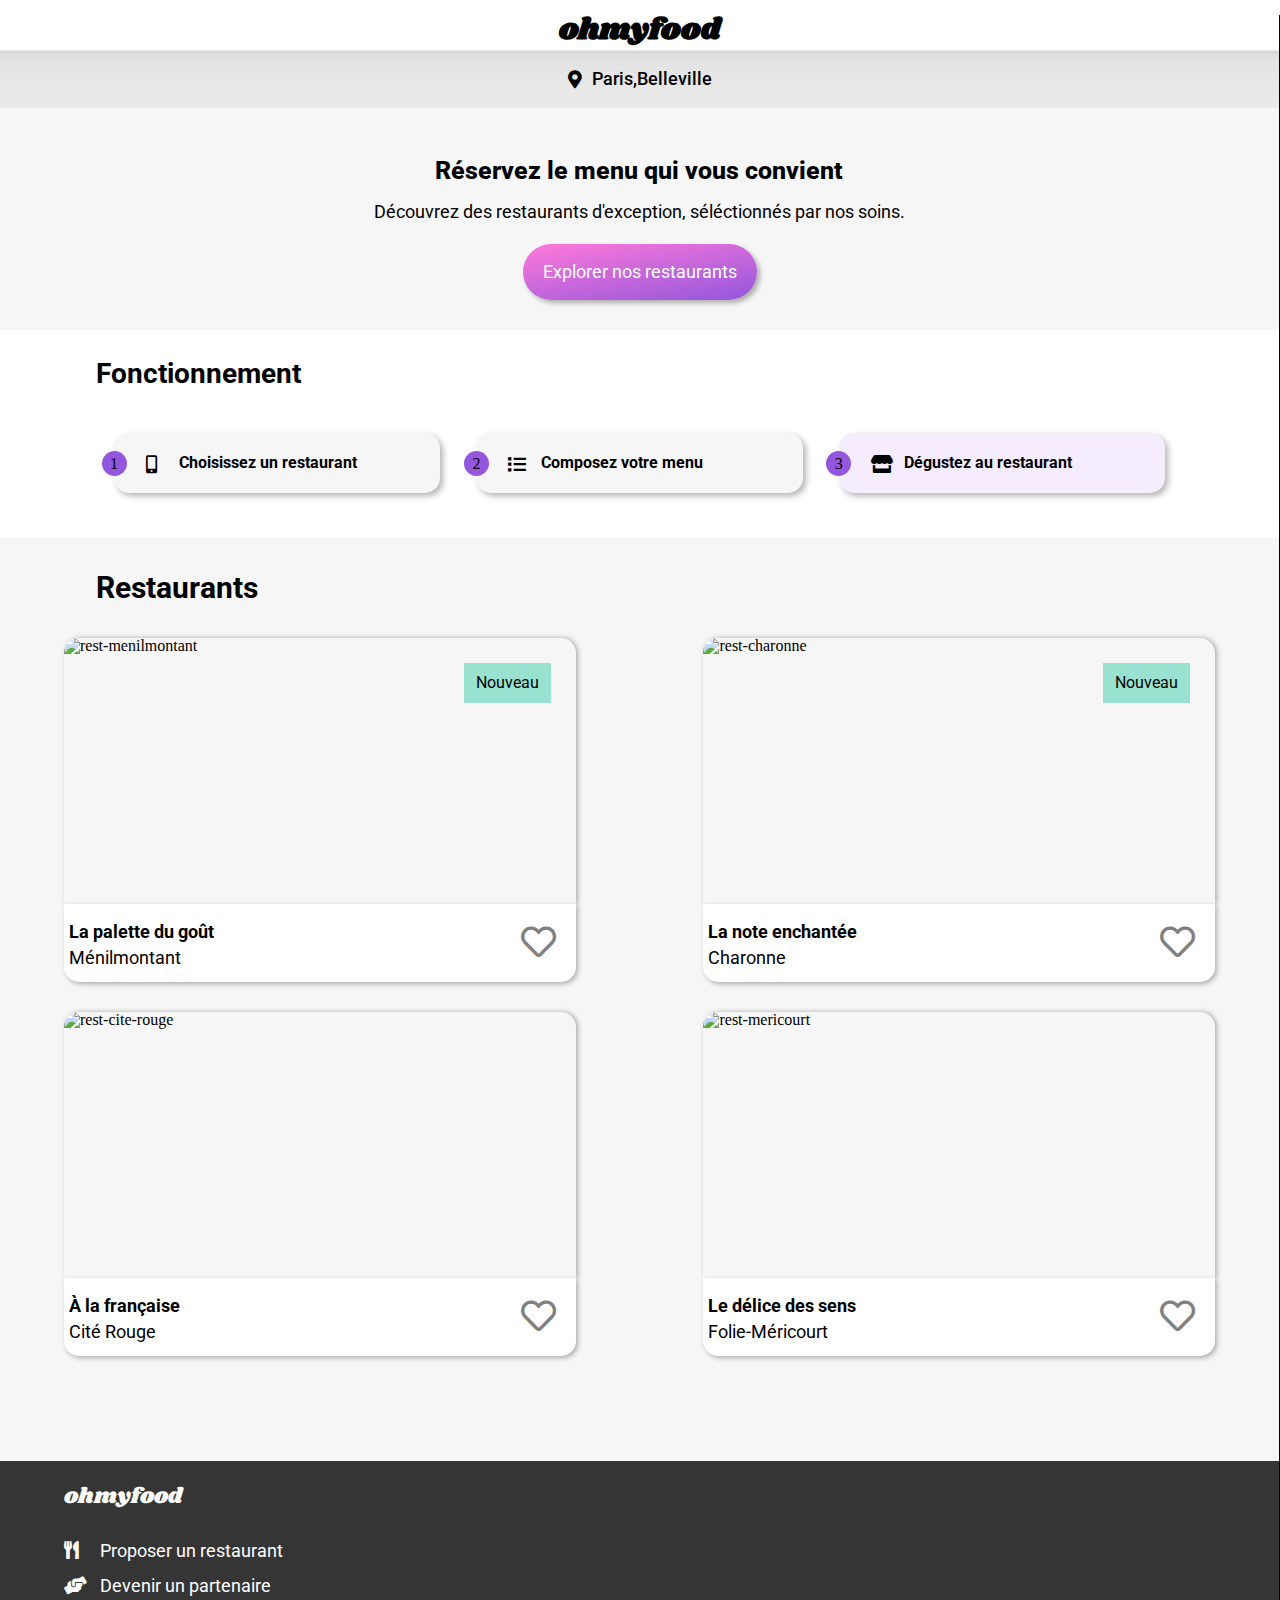
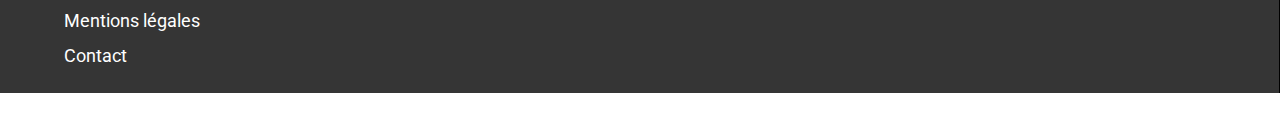
==== commit ba68f171: "update 42" ====
--- a/index.html
+++ b/index.html
@@ -9,6 +9,9 @@
     <link rel="stylesheet" href="./fa/css/all.css">
     <link rel="stylesheet" href="./reset.css">
     <link rel="stylesheet" href="./style.css">
+    <link rel="preconnect" href="https://fonts.gstatic.com">
+    <link href="https://fonts.googleapis.com/css2?family=Shrikhand&display=swap" rel="stylesheet">
+    <link href="https://fonts.googleapis.com/css2?family=Roboto:wght@100;400&display=swap" rel="stylesheet">
 </head>
 
 <body>
@@ -51,7 +54,7 @@
                 </a>
             
                 <a href="#"> 
-                    <div class="diguiste">
+                    <div class="diguiste active">
                         <p> Dégustez au restaurant</p>
                         <span>3</span>
                         <i class='fas fa-store'></i>
@@ -63,10 +66,12 @@
             <h2>Restaurants</h2>
             <div class="images-rest">
                 <div class='field-set'>
-                    <a href="./menu-3.html" target="_blank">
+                    <a href="./menu-3.html">
                         <div class="image">
                             <img src="./images/restaurants/pallet-du-gout.jpg" alt="rest-menilmontant">
+                            <p>Nouveau</p>
                         </div>
+                        
                     </a>
                     
                     <div class='fig-caption'>
@@ -79,9 +84,10 @@
                 </div>
 
                 <div class='field-set'>
-                    <a href="./menu-2.html" target="_blank">
+                    <a href="./menu-2.html">
                         <div class="image">
                             <img src="./images/restaurants/la-note-enchantee.jpg" alt="rest-charonne">
+                            <p>Nouveau</p>
                         </div>
                     </a>
                     
@@ -95,7 +101,7 @@
                 </div>
 
                 <div class='field-set'>
-                    <a href="./menu-1.html" target="_blank">
+                    <a href="./menu-1.html">
                         <div class="image">
                             <img src="./images/restaurants/a-la-francaise.jpg" alt="rest-cite-rouge">
                         </div>
@@ -111,7 +117,7 @@
                 </div>
 
                 <div class='field-set'>
-                    <a href="./menu-4.html" target="_blank">
+                    <a href="./menu-4.html">
                         <div class="image">
                             <img src="./images/restaurants/delice-des-sens-min.jpg" alt="rest-mericourt">
                         </div>
--- a/style.css
+++ b/style.css
@@ -1,67 +1,4 @@
-@font-face {
-  font-family: "shirikhand";
-  src: url(./font/Shrikhand-Regular.ttf);
-}
-
-@font-face {
-  font-family: "Roboto-black";
-  src: url(./font/Roboto-Black.ttf);
-}
-
-@font-face {
-  font-family: "Roboto-blackitalic";
-  src: url(./font/Roboto-BlackItalic.ttf);
-}
-
-@font-face {
-  font-family: "Roboto-bold";
-  src: url(./font/Roboto-Bold.ttf);
-}
-
-@font-face {
-  font-family: "Roboto-bolditalic";
-  src: url(./font/Roboto-BoldItalic.ttf);
-}
-
-@font-face {
-  font-family: "Roboto-italic";
-  src: url(./font/Roboto-Italic.ttf);
-}
-
-@font-face {
-  font-family: "Roboto-light";
-  src: url(./font/Roboto-Light.ttf);
-}
-
-@font-face {
-  font-family: "Roboto-lightitalic";
-  src: url(./font/Roboto-LightItalic.ttf);
-}
-
-@font-face {
-  font-family: "Roboto-medium";
-  src: url(./font/Roboto-Medium.ttf);
-}
-
-@font-face {
-  font-family: "Roboto-mediumitalic";
-  src: url(./font/Roboto-MediumItalic.ttf);
-}
-
-@font-face {
-  font-family: "Roboto-regular";
-  src: url(./font/Roboto-Regular.ttf);
-}
-
-@font-face {
-  font-family: "Roboto-thin";
-  src: url(./font/Roboto-Thin.ttf);
-}
-
-@font-face {
-  font-family: "Roboto-thinitalic";
-  src: url(./font/Roboto-ThinItalic.ttf);
-}
+
 
 a {
   text-decoration: none;
@@ -73,7 +10,7 @@
 }
 
 header h1 {
-  font-family: shrikhand;
+  font-family: 'Shrikhand', cursive;
   width: 100%;
   text-align: center;
   font-size: 30px;
@@ -88,17 +25,16 @@
 }
 
 .rechercher .map {
-  display: -webkit-box;
-  display: -ms-flexbox;
+  
   display: flex;
-  -webkit-box-pack: center;
-      -ms-flex-pack: center;
-          justify-content: center;
+  
+  justify-content: center;
   padding-top: 20px;
   padding-bottom: 20px;
   font-size: 18px;
-  font-family: "roboto-medium";
-  background: -webkit-gradient(linear, left top, left bottom, from(#ECECEC), color-stop(2%), color-stop(#D0D0D0), color-stop(6%), to(#EAEAEA));
+  font-family: 'Roboto', sans-serif;
+  font-weight: 500;
+  
   background: linear-gradient(180deg, #ECECEC, 2%, #D0D0D0, 6%, #EAEAEA);
   margin-bottom: 45px;
 }
@@ -108,7 +44,8 @@
 }
 
 .rechercher h2 {
-  font-family: 'roboto-bold';
+  font-family:'Roboto', sans-serif;
+  font-weight:800;
   font-size: 25px;
   line-height: 35px;
   width: 70%;
@@ -116,7 +53,8 @@
 }
 
 .rechercher p.desc {
-  font-family: 'Roboto-thin';
+  font-family: 'Roboto', sans-serif;
+  font-weight:400;
   font-size: 18px;
   line-height: 28px;
   margin: 10px auto 18px;
@@ -127,23 +65,23 @@
   text-decoration: none;
   display: inline-block;
   padding: 20px;
-  font-family: 'roboto-regular';
+  font-family:'Roboto', sans-serif;
   font-size: 18px;
   background: linear-gradient(170deg, #FF79DA, #9356DC);
   color: white;
-  -webkit-transition: .5s;
+  
   transition: .5s;
   line-height: 16px;
   border-radius: 28px;
   margin-bottom: 30px;
-  -webkit-box-shadow: 3px 3px 5px rgba(0, 0, 0, 0.3);
-          box-shadow: 3px 3px 5px rgba(0, 0, 0, 0.3);
+  
+  box-shadow: 3px 3px 5px rgba(0, 0, 0, 0.3);
 }
 
 .rechercher .button-explore a:hover {
   background: linear-gradient(170deg, #fface8, #ae80e5);
-  -webkit-box-shadow: 3px 3px 5px rgba(0, 0, 0, 0.8);
-          box-shadow: 3px 3px 5px rgba(0, 0, 0, 0.8);
+  
+  box-shadow: 3px 3px 5px rgba(0, 0, 0, 0.8);
 }
 
 div.fonctionnement {
@@ -152,7 +90,7 @@
 }
 
 div.fonctionnement h2 {
-  font-family: 'Roboto-Bold';
+  font-family:'Roboto', sans-serif;
   font-size: 28px;
   padding-bottom: 20px;
   padding-top: 30px;
@@ -163,17 +101,19 @@
   width: 100%;
   max-width: 600px;
   height: 20px;
-  background-color: red;
+  
   background-color: #f6f6f6;
-  -webkit-box-shadow: 3px 3px 6px rgba(0, 0, 0, 0.3);
-          box-shadow: 3px 3px 6px rgba(0, 0, 0, 0.3);
+ 
+  box-shadow: 3px 3px 6px rgba(0, 0, 0, 0.3);
   border-radius: 15px;
-  display: -webkit-box;
-  display: -ms-flexbox;
+  
   display: flex;
   height: 60px;
   position: relative;
   margin: 25px auto;
+}
+div.fonctionnement .choisir div.diguiste.active{
+  background-color: #F5EDFF;
 }
 
 div.fonctionnement .choisir .choix-rest span, div.fonctionnement .choisir div.compose-menu span, div.fonctionnement .choisir div.diguiste span {
@@ -194,21 +134,21 @@
   position: absolute;
   left: 32px;
   top: 22px;
-  font-size: 22px;
+  font-size: 18px;
 }
 
 div.fonctionnement .choisir .choix-rest p, div.fonctionnement .choisir div.compose-menu p, div.fonctionnement .choisir div.diguiste p {
   position: absolute;
   left: 65px;
   top: 22px;
-  font-family: 'roboto-bold';
-  font-size: 18px;
+  font-family:'Roboto', sans-serif;
+  font-weight: 700;
+  font-size: 16px;
 }
 
 @media (min-width: 980px) {
   .choisir {
-    display: -webkit-box;
-    display: -ms-flexbox;
+    
     display: flex;
   }
   .choisir a {
@@ -229,7 +169,7 @@
   width: 85%;
   margin: 20px auto;
   padding-top: 35px;
-  font-family: 'Roboto-Bold';
+  font-family: 'Roboto', sans-serif;
   font-size: 30px;
 }
 
@@ -244,8 +184,18 @@
   margin: 0 auto;
   border-radius: 15px 15px 0 0;
   overflow: hidden;
-  -webkit-box-shadow: 2px 0 5px rgba(0, 0, 0, 0.3);
-          box-shadow: 2px 0 5px rgba(0, 0, 0, 0.3);
+ 
+  box-shadow: 2px 0 5px rgba(0, 0, 0, 0.3);
+}  
+div.restaurant .field-set .image p{
+  padding:12px;
+  text-align: center;
+  background-color:#99E2D0 ;
+  position:absolute;
+  right:25px;
+  top:25px;
+  font-family: 'Roboto', sans-serif;
+  font-size:16px;
 }
 
 div.restaurant .field-set .image::before {
@@ -262,16 +212,16 @@
   right: 0;
   top: 0;
   bottom: 0;
-  -o-object-fit: cover;
-     object-fit: cover;
+  
+  object-fit: cover;
 }
 
 div.restaurant .field-set .fig-caption {
   width: 100%;
   background-color: #fff;
   border-radius: 0 0 15px 15px;
-  -webkit-box-shadow: 2px 2px 5px rgba(0, 0, 0, 0.3);
-          box-shadow: 2px 2px 5px rgba(0, 0, 0, 0.3);
+  
+  box-shadow: 2px 2px 5px rgba(0, 0, 0, 0.3);
   position: relative;
 }
 
@@ -288,14 +238,14 @@
   top: 20px;
   right: 20px;
   font-size: 35px;
-  background: -webkit-gradient(linear, left top, left bottom, from(#FF79DA), to(#9356DC));
+  
   background: linear-gradient(to bottom, #FF79DA, #9356DC);
   background-position-y: 80px;
   background-repeat: no-repeat;
-  background-clip: text;
-  -webkit-background-clip: text;
+ 
+  -webkit-background-clip: text; 
   color: transparent;
-  -webkit-transition: .5s ease-in-out;
+ 
   transition: .5s ease-in-out;
 }
 
@@ -305,7 +255,7 @@
 
 div.restaurant .field-set .fig-caption h3 {
   text-indent: 5px;
-  font-family: 'riboto-bold';
+  font-family:'Roboto', sans-serif ;
   font-size: 18px;
   line-height: 35px;
   padding-top: 10px;
@@ -316,7 +266,7 @@
 }
 
 div.restaurant .field-set .fig-caption p {
-  font-family: 'riboto-regular';
+  font-family: 'Roboto', sans-serif;
   font-size: 18px;
   text-indent: 5px;
   padding-bottom: 15px;
@@ -325,11 +275,10 @@
 
 @media (min-width: 980px) {
   div.images-rest {
-    display: -webkit-box;
-    display: -ms-flexbox;
+    
     display: flex;
-    -ms-flex-wrap: wrap;
-        flex-wrap: wrap;
+    
+    flex-wrap: wrap;
   }
   div.images-rest .field-set {
     width: 40%;
@@ -351,7 +300,7 @@
 }
 
 footer h2 {
-  font-family: 'shirikhand';
+  font-family: 'Shrikhand', cursive;
   font-size: 22px;
   font-weight: 200;
   padding: 25px 0;
@@ -362,7 +311,7 @@
 footer ul {
   width: 90%;
   margin: 0 auto;
-  font-family: 'riboto-medium';
+  font-family: 'Roboto', sans-serif;
   font-size: 18px;
 }
 
@@ -383,13 +332,13 @@
   background-color: #eaeaea;
   width: 100%;
   height: 100%;
-  -webkit-transform: scale(1);
-          transform: scale(1);
-  -webkit-animation: hide 2s;
-          animation: hide 2s;
+ 
+  transform: scale(1);
+  
+  animation: hide 2s;
   z-index: 999;
-  -webkit-transform: scale(0);
-          transform: scale(0);
+ 
+  transform: scale(0);
 }
 
 .container-spin .circle {
@@ -401,51 +350,32 @@
   height: 80px;
   border-radius: 50%;
   border-top-color: #f36700;
-  -webkit-animation: rotate 2s infinite ease-in-out alternate;
-          animation: rotate 2s infinite ease-in-out alternate;
-}
-
-@-webkit-keyframes rotate {
-  0% {
-    -webkit-transform: rotate(0);
-            transform: rotate(0);
-  }
-  100% {
-    -webkit-transform: rotate(360deg);
-            transform: rotate(360deg);
-  }
-}
+  
+  animation: rotate 2s infinite ease-in-out alternate;
+}
+
+
 
 @keyframes rotate {
   0% {
-    -webkit-transform: rotate(0);
-            transform: rotate(0);
+    
+      transform: rotate(0);
   }
   100% {
-    -webkit-transform: rotate(360deg);
-            transform: rotate(360deg);
-  }
-}
-
-@-webkit-keyframes hide {
-  0% {
-    -webkit-transform: scale(1);
-            transform: scale(1);
-  }
-  100% {
-    -webkit-transform: scale(1);
-            transform: scale(1);
-  }
-}
+   
+        transform: rotate(360deg);
+  }
+}
+
+
 
 @keyframes hide {
   0% {
-    -webkit-transform: scale(1);
-            transform: scale(1);
+    
+      transform: scale(1);
   }
   100% {
-    -webkit-transform: scale(1);
-            transform: scale(1);
-  }
-}
-/*# sourceMappingURL=style.css.map */+    
+        transform: scale(1);
+  }
+}
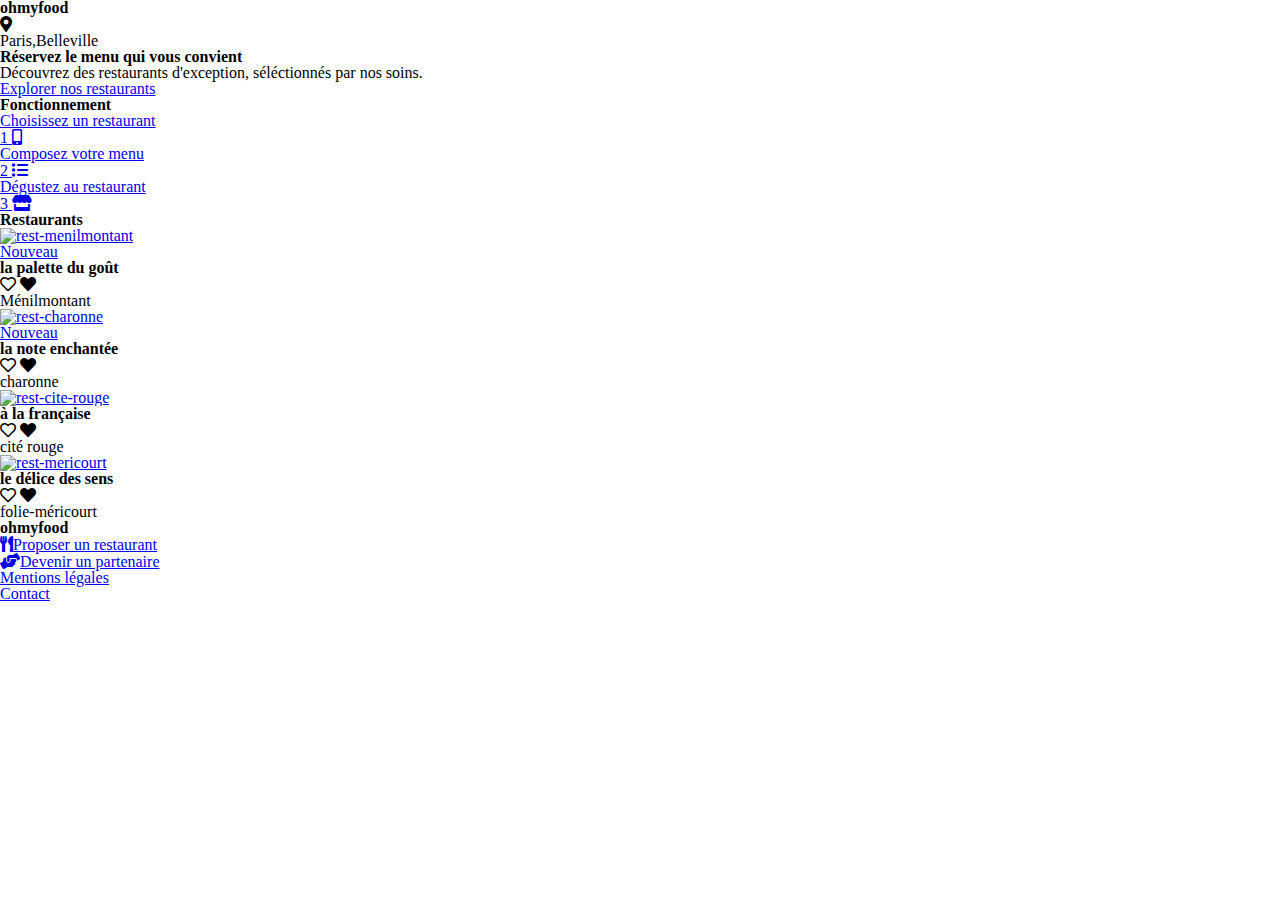
==== commit d434284b: "67" ====
--- a/index.html
+++ b/index.html
@@ -1,14 +1,24 @@
 <!DOCTYPE html>
-<html lang="fr">
+<html lang="en">
 
 <head>
+    <!-- Global site tag (gtag.js) - Google Analytics -->
+<script async src="https://www.googletagmanager.com/gtag/js?id=G-JSKEPWYVMB"></script>
+<script>
+  window.dataLayer = window.dataLayer || [];
+  function gtag(){dataLayer.push(arguments);}
+  gtag('js', new Date());
+
+  gtag('config', 'G-JSKEPWYVMB');
+</script>
     <meta charset="UTF-8">
     <meta http-equiv="X-UA-Compatible" content="IE=edge">
     <meta name="viewport" content="width=device-width, initial-scale=1.0">
     <title>ohmyfood</title>
+    <link rel="icon" href="./images/heart.png" type="image/x-icon">
     <link rel="stylesheet" href="./fa/css/all.css">
     <link rel="stylesheet" href="./reset.css">
-    <link rel="stylesheet" href="./style.css">
+    <link rel="stylesheet" href="./style9.css">
     <link rel="preconnect" href="https://fonts.gstatic.com">
     <link href="https://fonts.googleapis.com/css2?family=Shrikhand&display=swap" rel="stylesheet">
     <link href="https://fonts.googleapis.com/css2?family=Roboto:wght@100;400&display=swap" rel="stylesheet">
